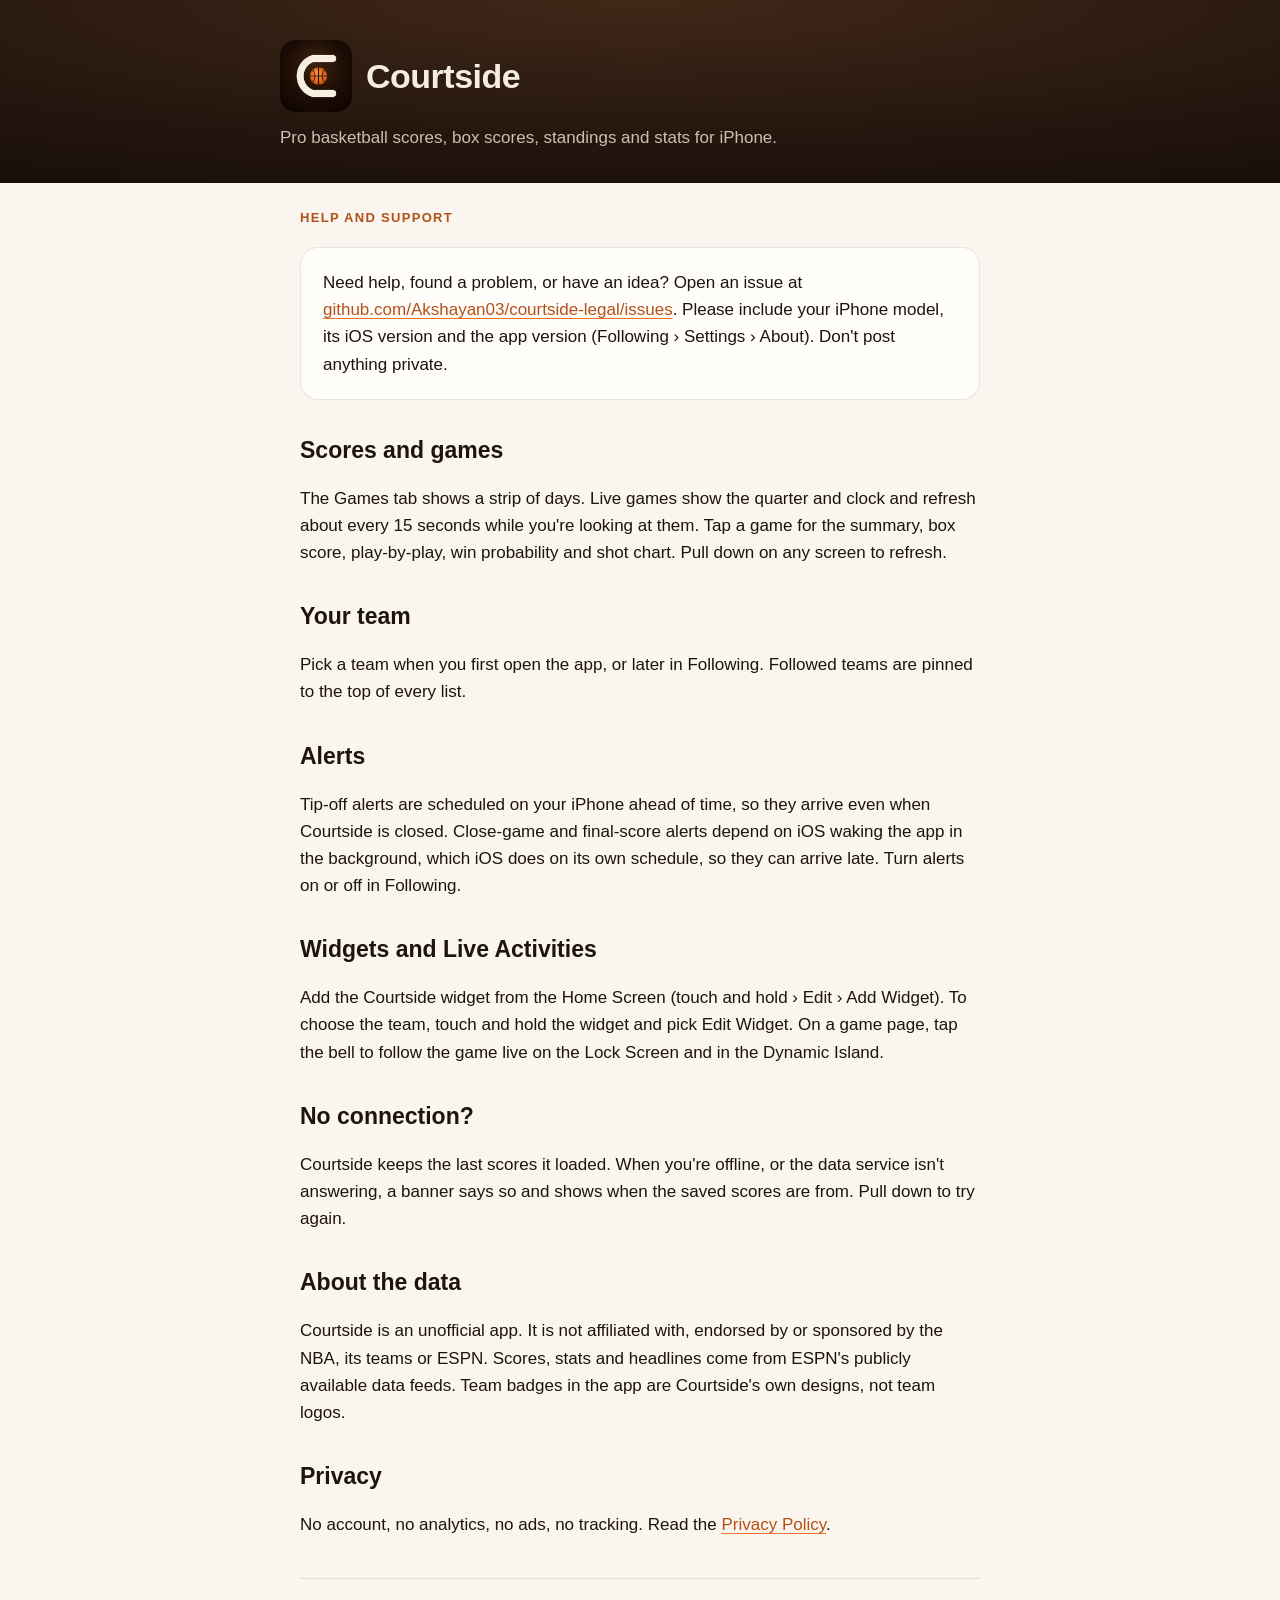
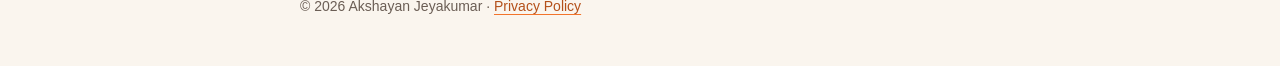
==== index.html @ bb5db0a7 "Courtside support and privacy pages" ====
<!doctype html>
<html lang="en">
<head>
<meta charset="utf-8">
<meta name="viewport" content="width=device-width, initial-scale=1">
<title>Courtside · Help and Support</title>
<link rel="stylesheet" href="style.css">
<link rel="icon" type="image/png" href="favicon.png">
<link rel="apple-touch-icon" href="apple-touch-icon.png">
</head>
<body>
<header><div class="wrap">
  <img src="icon.png" alt=""><h1>Courtside</h1>
  <p>Pro basketball scores, box scores, standings and stats for iPhone.</p>
</div></header>
<main>
  <p class="eyebrow">Help and Support</p>
  <div class="card">
    <p>Need help, found a problem, or have an idea? Open an issue at
    <a href="https://github.com/Akshayan03/courtside-legal/issues">github.com/Akshayan03/courtside-legal/issues</a>.
    Please include your iPhone model, its iOS version and the app version (Following › Settings › About).
    Don't post anything private.</p>
  </div>

  <h2>Scores and games</h2>
  <p>The Games tab shows a strip of days. Live games show the quarter and clock and refresh about every 15 seconds while
  you're looking at them. Tap a game for the summary, box score, play-by-play, win probability and shot chart. Pull down
  on any screen to refresh.</p>

  <h2>Your team</h2>
  <p>Pick a team when you first open the app, or later in Following. Followed teams are pinned to the top of every list.</p>

  <h2>Alerts</h2>
  <p>Tip-off alerts are scheduled on your iPhone ahead of time, so they arrive even when Courtside is closed.
  Close-game and final-score alerts depend on iOS waking the app in the background, which iOS does on its own schedule,
  so they can arrive late. Turn alerts on or off in Following.</p>

  <h2>Widgets and Live Activities</h2>
  <p>Add the Courtside widget from the Home Screen (touch and hold › Edit › Add Widget). To choose the team, touch and
  hold the widget and pick Edit Widget. On a game page, tap the bell to follow the game live on the Lock Screen and in
  the Dynamic Island.</p>

  <h2>No connection?</h2>
  <p>Courtside keeps the last scores it loaded. When you're offline, or the data service isn't answering, a banner says
  so and shows when the saved scores are from. Pull down to try again.</p>

  <h2>About the data</h2>
  <p>Courtside is an unofficial app. It is not affiliated with, endorsed by or sponsored by the NBA, its teams or ESPN.
  Scores, stats and headlines come from ESPN's publicly available data feeds. Team badges in the app are Courtside's own
  designs, not team logos.</p>

  <h2>Privacy</h2>
  <p>No account, no analytics, no ads, no tracking. Read the <a href="privacy.html">Privacy Policy</a>.</p>

  <footer>© 2026 Akshayan Jeyakumar · <a href="privacy.html">Privacy Policy</a></footer>
</main>
</body>
</html>
---- style.css ----
:root { --bg: #FAF5EE; --surface: #FFFDF9; --ink: #1E140D; --espresso: #24160E; --orange: #F2742B; --orange-ink: #B4501A; --secondary: #6B5E55; }
* { box-sizing: border-box; }
body { margin: 0; background: var(--bg); color: var(--ink); font: 17px/1.6 -apple-system, BlinkMacSystemFont, "Helvetica Neue", sans-serif; }
header { background: radial-gradient(120% 140% at 50% 0%, #412818 0%, #24160E 55%, #110A06 100%); color: #F6EDE1; padding: 40px 20px 32px; }
header .wrap, main { max-width: 720px; margin: 0 auto; }
header img { width: 72px; height: 72px; border-radius: 16px; vertical-align: middle; margin-right: 14px; }
header h1 { display: inline-block; vertical-align: middle; margin: 0; font: 800 34px/1.2 ui-rounded, -apple-system, sans-serif; letter-spacing: -0.5px; }
header p { color: #CDBFB2; margin: 12px 0 0; }
main { padding: 12px 20px 48px; }
h2 { font: 700 23px/1.3 ui-rounded, -apple-system, sans-serif; margin-top: 36px; }
.eyebrow { color: var(--orange-ink); font-size: 13px; font-weight: 700; letter-spacing: 1.3px; text-transform: uppercase; }
.card { background: var(--surface); border: 1px solid rgba(30,20,13,.1); border-radius: 18px; padding: 4px 22px; margin: 18px 0; }
a { color: var(--orange-ink); text-decoration-color: var(--orange); text-underline-offset: 3px; }
footer { color: var(--secondary); font-size: 14px; border-top: 1px solid rgba(30,20,13,.1); margin-top: 40px; padding-top: 16px; }
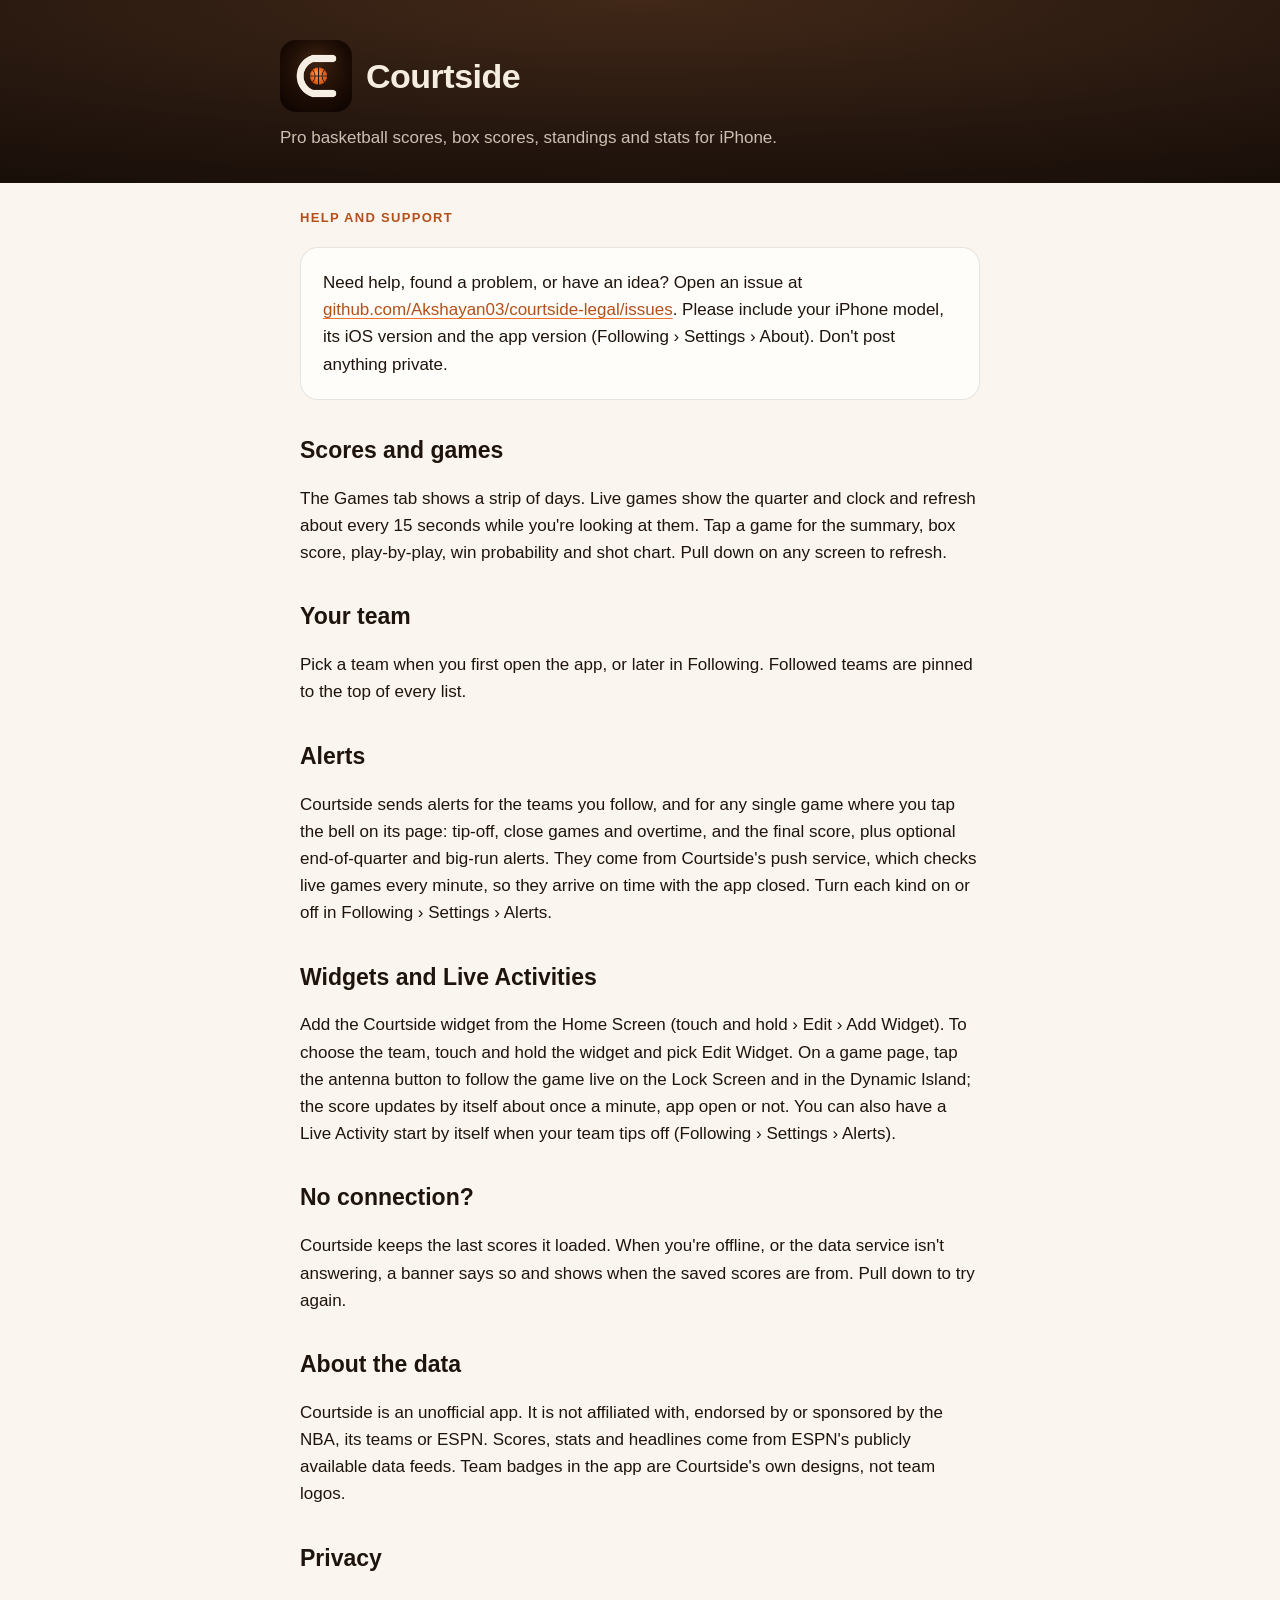
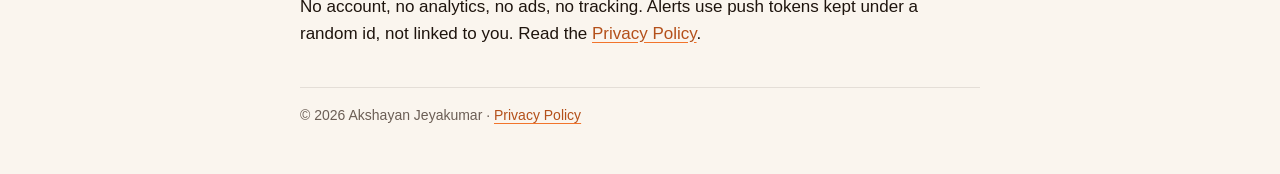
==== commit 6463fd5b: "Courtside 1.3: push service in the privacy policy; alerts and Live Activities on the support page" ====
--- a/index.html
+++ b/index.html
@@ -31,14 +31,16 @@
   <p>Pick a team when you first open the app, or later in Following. Followed teams are pinned to the top of every list.</p>
 
   <h2>Alerts</h2>
-  <p>Tip-off alerts are scheduled on your iPhone ahead of time, so they arrive even when Courtside is closed.
-  Close-game and final-score alerts depend on iOS waking the app in the background, which iOS does on its own schedule,
-  so they can arrive late. Turn alerts on or off in Following.</p>
+  <p>Courtside sends alerts for the teams you follow, and for any single game where you tap the bell on its page: tip-off,
+  close games and overtime, and the final score, plus optional end-of-quarter and big-run alerts. They come from
+  Courtside's push service, which checks live games every minute, so they arrive on time with the app closed. Turn
+  each kind on or off in Following › Settings › Alerts.</p>
 
   <h2>Widgets and Live Activities</h2>
   <p>Add the Courtside widget from the Home Screen (touch and hold › Edit › Add Widget). To choose the team, touch and
-  hold the widget and pick Edit Widget. On a game page, tap the bell to follow the game live on the Lock Screen and in
-  the Dynamic Island.</p>
+  hold the widget and pick Edit Widget. On a game page, tap the antenna button to follow the game live on the Lock
+  Screen and in the Dynamic Island; the score updates by itself about once a minute, app open or not. You can also
+  have a Live Activity start by itself when your team tips off (Following › Settings › Alerts).</p>
 
   <h2>No connection?</h2>
   <p>Courtside keeps the last scores it loaded. When you're offline, or the data service isn't answering, a banner says
@@ -50,7 +52,8 @@
   designs, not team logos.</p>
 
   <h2>Privacy</h2>
-  <p>No account, no analytics, no ads, no tracking. Read the <a href="privacy.html">Privacy Policy</a>.</p>
+  <p>No account, no analytics, no ads, no tracking. Alerts use push tokens kept under a random id, not linked to you.
+  Read the <a href="privacy.html">Privacy Policy</a>.</p>
 
   <footer>© 2026 Akshayan Jeyakumar · <a href="privacy.html">Privacy Policy</a></footer>
 </main>
